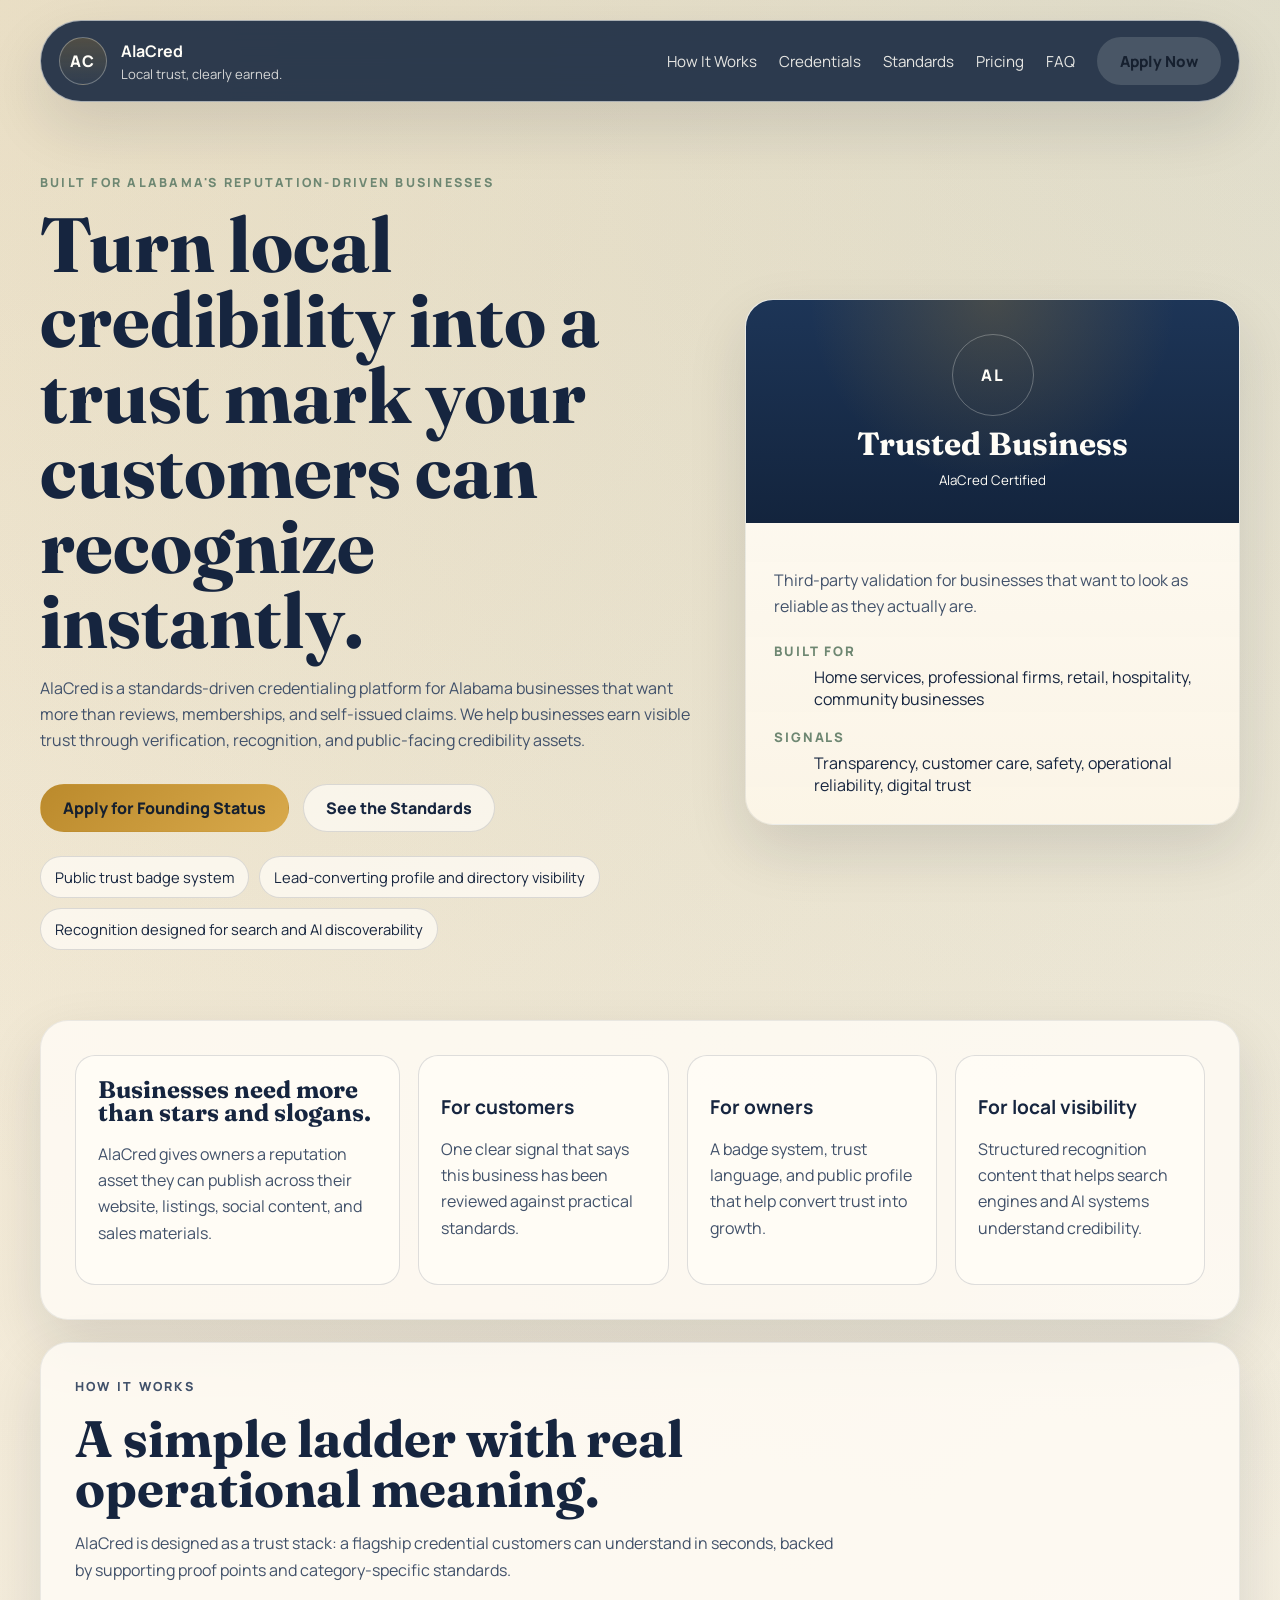
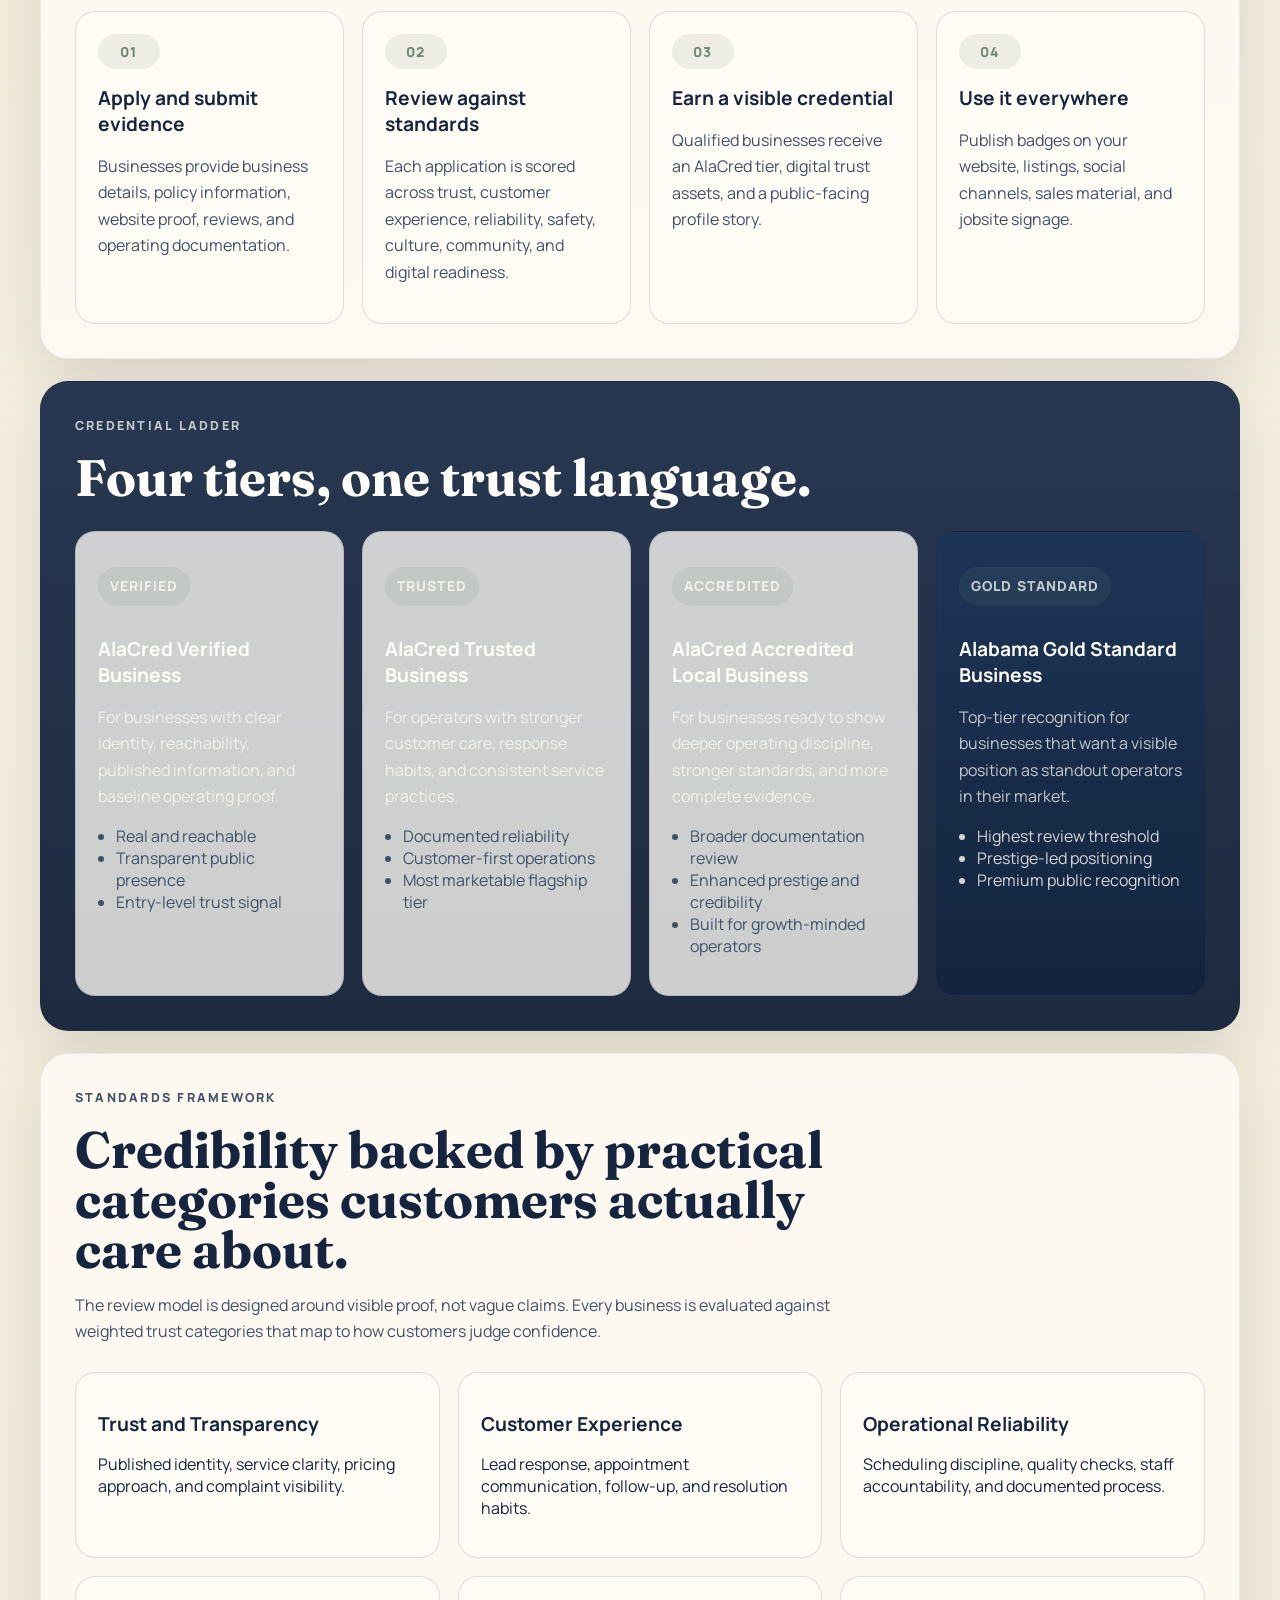
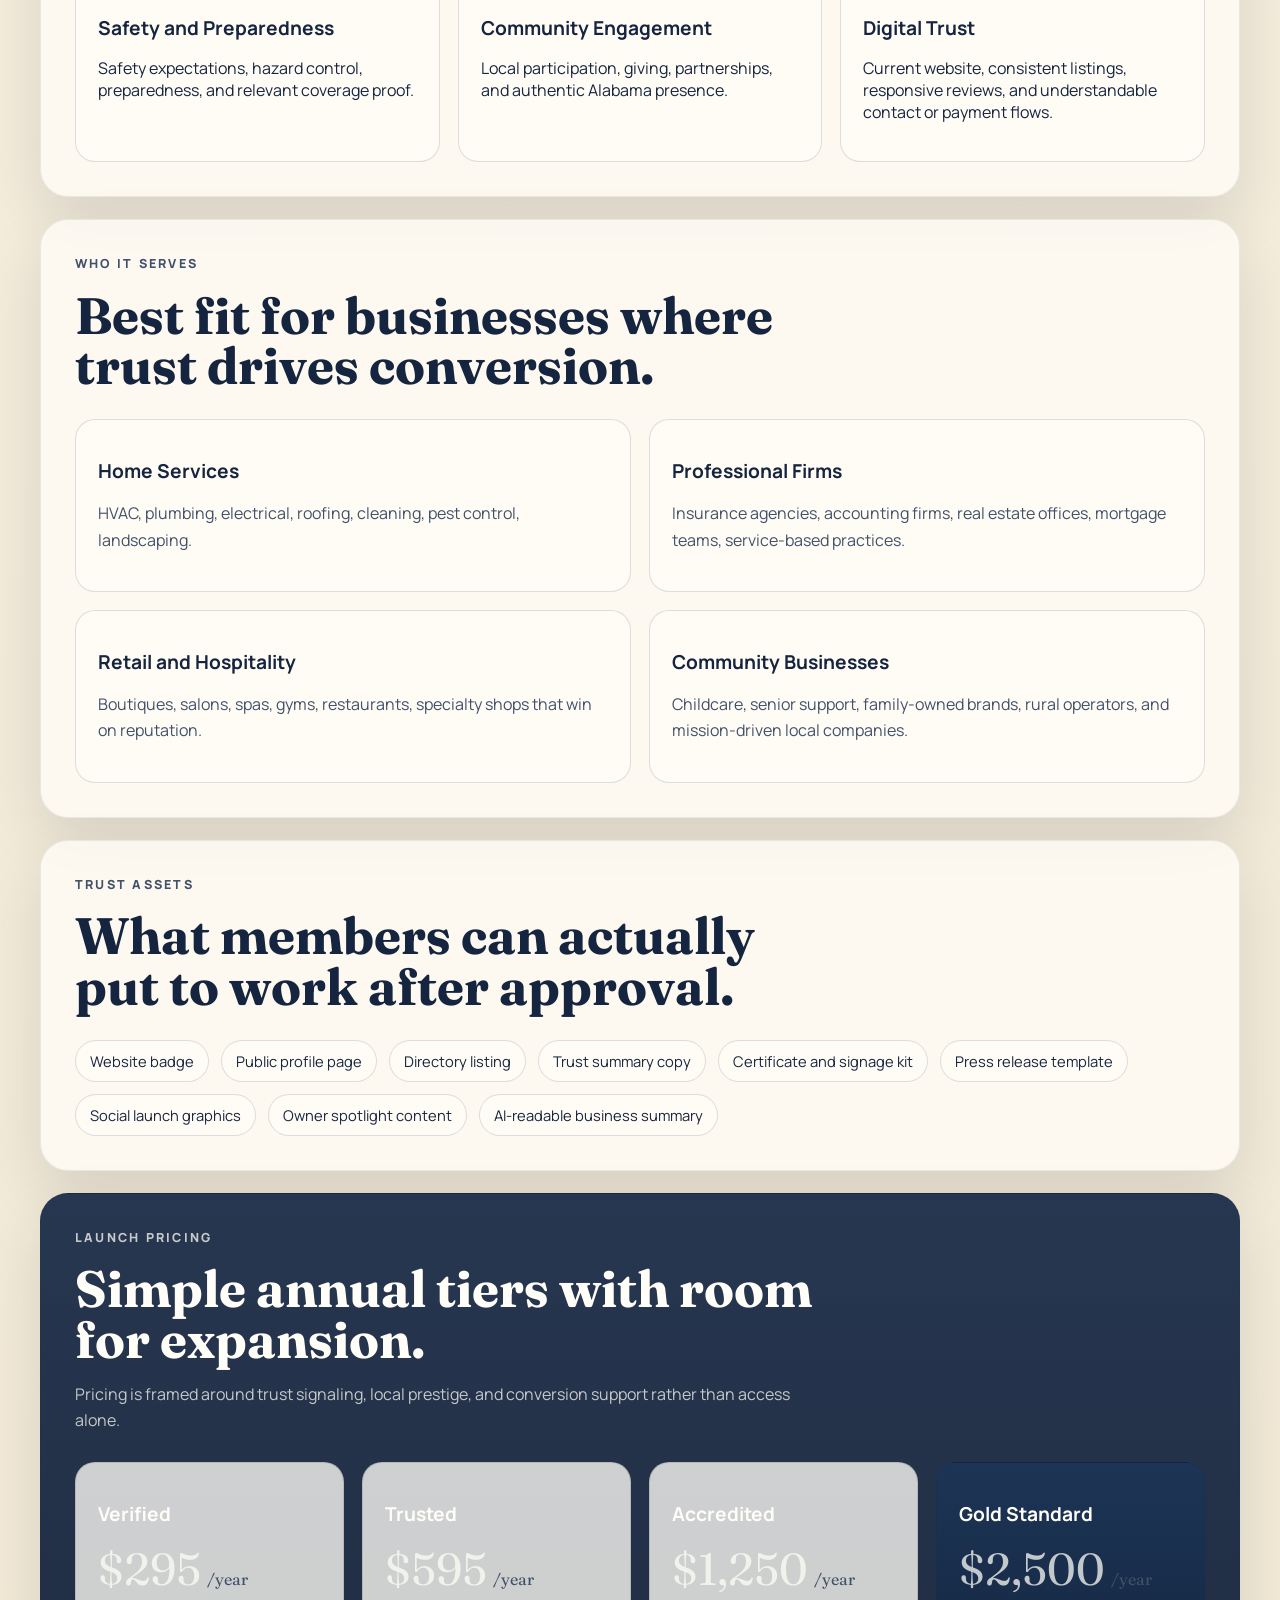
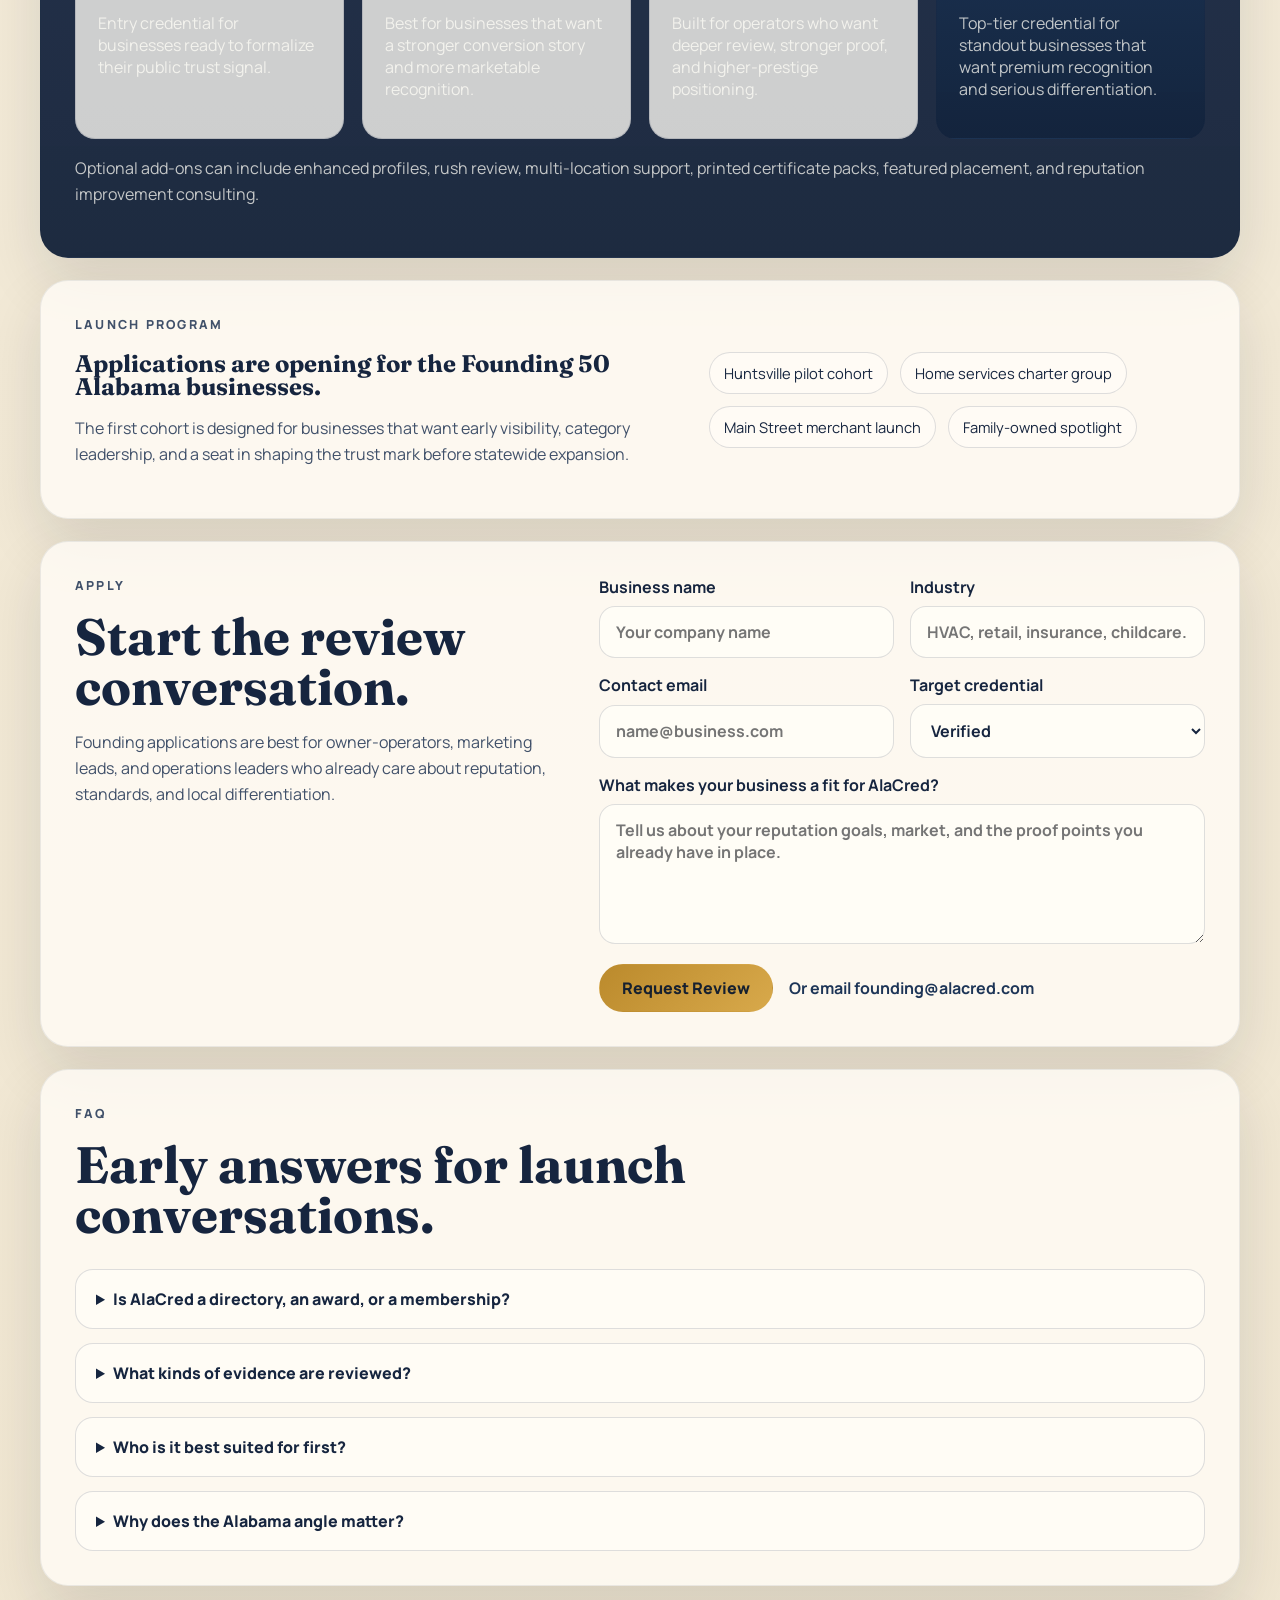
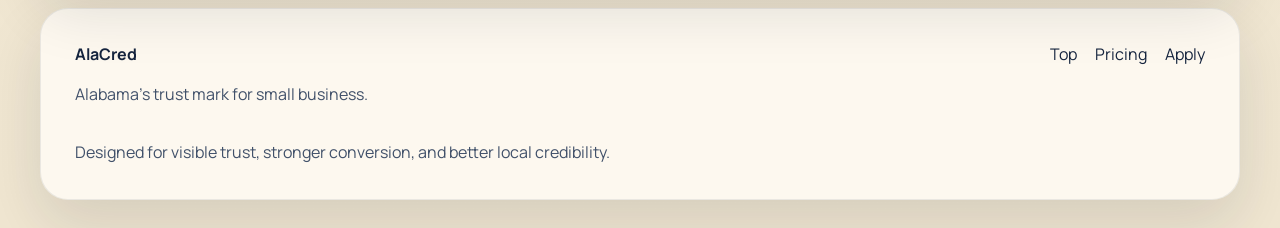
==== index.html @ 47444278 "Add AlaCred landing page" ====
<!DOCTYPE html>
<html lang="en">
  <head>
    <meta charset="UTF-8" />
    <meta name="viewport" content="width=device-width, initial-scale=1.0" />
    <title>AlaCred | Alabama's Trust Mark for Small Business</title>
    <meta
      name="description"
      content="AlaCred helps Alabama businesses earn visible trust through standards-driven credentials, public recognition, and credibility assets customers can actually see."
    />
    <link rel="preconnect" href="https://fonts.googleapis.com" />
    <link rel="preconnect" href="https://fonts.gstatic.com" crossorigin />
    <link
      href="https://fonts.googleapis.com/css2?family=Fraunces:opsz,wght@9..144,600;9..144,700&family=Manrope:wght@400;500;600;700;800&display=swap"
      rel="stylesheet"
    />
    <link rel="stylesheet" href="./styles.css" />
  </head>
  <body>
    <div class="site-shell">
      <header class="topbar">
        <a class="brand" href="#hero" aria-label="AlaCred home">
          <span class="brand__seal">AC</span>
          <span class="brand__wording">
            <strong>AlaCred</strong>
            <span>Local trust, clearly earned.</span>
          </span>
        </a>
        <button class="nav-toggle" type="button" aria-expanded="false" aria-label="Open navigation">
          <span></span>
          <span></span>
        </button>
        <nav class="topnav">
          <a href="#how-it-works">How It Works</a>
          <a href="#credentials">Credentials</a>
          <a href="#standards">Standards</a>
          <a href="#pricing">Pricing</a>
          <a href="#faq">FAQ</a>
          <a class="button button--nav" href="#apply">Apply Now</a>
        </nav>
      </header>

      <main>
        <section class="hero" id="hero">
          <div class="hero__copy reveal">
            <p class="eyebrow">Built for Alabama's reputation-driven businesses</p>
            <h1>Turn local credibility into a trust mark your customers can recognize instantly.</h1>
            <p class="hero__lede">
              AlaCred is a standards-driven credentialing platform for Alabama businesses that want
              more than reviews, memberships, and self-issued claims. We help businesses earn visible
              trust through verification, recognition, and public-facing credibility assets.
            </p>
            <div class="hero__actions">
              <a class="button" href="#apply">Apply for Founding Status</a>
              <a class="button button--ghost" href="#standards">See the Standards</a>
            </div>
            <ul class="hero__signals">
              <li>Public trust badge system</li>
              <li>Lead-converting profile and directory visibility</li>
              <li>Recognition designed for search and AI discoverability</li>
            </ul>
          </div>
          <div class="hero__visual reveal">
            <article class="trust-card">
              <div class="trust-card__seal">
                <span>AL</span>
                <strong>Trusted Business</strong>
                <small>AlaCred Certified</small>
              </div>
              <div class="trust-card__body">
                <p>Third-party validation for businesses that want to look as reliable as they actually are.</p>
                <dl>
                  <div>
                    <dt>Built for</dt>
                    <dd>Home services, professional firms, retail, hospitality, community businesses</dd>
                  </div>
                  <div>
                    <dt>Signals</dt>
                    <dd>Transparency, customer care, safety, operational reliability, digital trust</dd>
                  </div>
                </dl>
              </div>
            </article>
          </div>
        </section>

        <section class="proof-grid reveal">
          <article>
            <h2>Businesses need more than stars and slogans.</h2>
            <p>
              AlaCred gives owners a reputation asset they can publish across their website, listings,
              social content, and sales materials.
            </p>
          </article>
          <article>
            <h3>For customers</h3>
            <p>One clear signal that says this business has been reviewed against practical standards.</p>
          </article>
          <article>
            <h3>For owners</h3>
            <p>A badge system, trust language, and public profile that help convert trust into growth.</p>
          </article>
          <article>
            <h3>For local visibility</h3>
            <p>Structured recognition content that helps search engines and AI systems understand credibility.</p>
          </article>
        </section>

        <section class="section reveal" id="how-it-works">
          <div class="section-heading">
            <p class="eyebrow">How It Works</p>
            <h2>A simple ladder with real operational meaning.</h2>
            <p>
              AlaCred is designed as a trust stack: a flagship credential customers can understand in
              seconds, backed by supporting proof points and category-specific standards.
            </p>
          </div>
          <div class="steps">
            <article class="step-card">
              <span>01</span>
              <h3>Apply and submit evidence</h3>
              <p>Businesses provide business details, policy information, website proof, reviews, and operating documentation.</p>
            </article>
            <article class="step-card">
              <span>02</span>
              <h3>Review against standards</h3>
              <p>Each application is scored across trust, customer experience, reliability, safety, culture, community, and digital readiness.</p>
            </article>
            <article class="step-card">
              <span>03</span>
              <h3>Earn a visible credential</h3>
              <p>Qualified businesses receive an AlaCred tier, digital trust assets, and a public-facing profile story.</p>
            </article>
            <article class="step-card">
              <span>04</span>
              <h3>Use it everywhere</h3>
              <p>Publish badges on your website, listings, social channels, sales material, and jobsite signage.</p>
            </article>
          </div>
        </section>

        <section class="section section--contrast reveal" id="credentials">
          <div class="section-heading">
            <p class="eyebrow">Credential Ladder</p>
            <h2>Four tiers, one trust language.</h2>
          </div>
          <div class="tiers">
            <article class="tier-card">
              <p class="tier-card__level">Verified</p>
              <h3>AlaCred Verified Business</h3>
              <p>For businesses with clear identity, reachability, published information, and baseline operating proof.</p>
              <ul>
                <li>Real and reachable</li>
                <li>Transparent public presence</li>
                <li>Entry-level trust signal</li>
              </ul>
            </article>
            <article class="tier-card">
              <p class="tier-card__level">Trusted</p>
              <h3>AlaCred Trusted Business</h3>
              <p>For operators with stronger customer care, response habits, and consistent service practices.</p>
              <ul>
                <li>Documented reliability</li>
                <li>Customer-first operations</li>
                <li>Most marketable flagship tier</li>
              </ul>
            </article>
            <article class="tier-card">
              <p class="tier-card__level">Accredited</p>
              <h3>AlaCred Accredited Local Business</h3>
              <p>For businesses ready to show deeper operating discipline, stronger standards, and more complete evidence.</p>
              <ul>
                <li>Broader documentation review</li>
                <li>Enhanced prestige and credibility</li>
                <li>Built for growth-minded operators</li>
              </ul>
            </article>
            <article class="tier-card tier-card--featured">
              <p class="tier-card__level">Gold Standard</p>
              <h3>Alabama Gold Standard Business</h3>
              <p>Top-tier recognition for businesses that want a visible position as standout operators in their market.</p>
              <ul>
                <li>Highest review threshold</li>
                <li>Prestige-led positioning</li>
                <li>Premium public recognition</li>
              </ul>
            </article>
          </div>
        </section>

        <section class="section reveal" id="standards">
          <div class="section-heading">
            <p class="eyebrow">Standards Framework</p>
            <h2>Credibility backed by practical categories customers actually care about.</h2>
            <p>
              The review model is designed around visible proof, not vague claims. Every business is
              evaluated against weighted trust categories that map to how customers judge confidence.
            </p>
          </div>
          <div class="standards">
            <article>
              <h3>Trust and Transparency</h3>
              <p>Published identity, service clarity, pricing approach, and complaint visibility.</p>
            </article>
            <article>
              <h3>Customer Experience</h3>
              <p>Lead response, appointment communication, follow-up, and resolution habits.</p>
            </article>
            <article>
              <h3>Operational Reliability</h3>
              <p>Scheduling discipline, quality checks, staff accountability, and documented process.</p>
            </article>
            <article>
              <h3>Safety and Preparedness</h3>
              <p>Safety expectations, hazard control, preparedness, and relevant coverage proof.</p>
            </article>
            <article>
              <h3>Community Engagement</h3>
              <p>Local participation, giving, partnerships, and authentic Alabama presence.</p>
            </article>
            <article>
              <h3>Digital Trust</h3>
              <p>Current website, consistent listings, responsive reviews, and understandable contact or payment flows.</p>
            </article>
          </div>
        </section>

        <section class="section section--grid reveal" id="industries">
          <div class="section-heading">
            <p class="eyebrow">Who It Serves</p>
            <h2>Best fit for businesses where trust drives conversion.</h2>
          </div>
          <div class="industry-layout">
            <article class="industry-card">
              <h3>Home Services</h3>
              <p>HVAC, plumbing, electrical, roofing, cleaning, pest control, landscaping.</p>
            </article>
            <article class="industry-card">
              <h3>Professional Firms</h3>
              <p>Insurance agencies, accounting firms, real estate offices, mortgage teams, service-based practices.</p>
            </article>
            <article class="industry-card">
              <h3>Retail and Hospitality</h3>
              <p>Boutiques, salons, spas, gyms, restaurants, specialty shops that win on reputation.</p>
            </article>
            <article class="industry-card">
              <h3>Community Businesses</h3>
              <p>Childcare, senior support, family-owned brands, rural operators, and mission-driven local companies.</p>
            </article>
          </div>
        </section>

        <section class="section reveal" id="assets">
          <div class="section-heading">
            <p class="eyebrow">Trust Assets</p>
            <h2>What members can actually put to work after approval.</h2>
          </div>
          <div class="asset-board">
            <span>Website badge</span>
            <span>Public profile page</span>
            <span>Directory listing</span>
            <span>Trust summary copy</span>
            <span>Certificate and signage kit</span>
            <span>Press release template</span>
            <span>Social launch graphics</span>
            <span>Owner spotlight content</span>
            <span>AI-readable business summary</span>
          </div>
        </section>

        <section class="section section--contrast reveal" id="pricing">
          <div class="section-heading">
            <p class="eyebrow">Launch Pricing</p>
            <h2>Simple annual tiers with room for expansion.</h2>
            <p>Pricing is framed around trust signaling, local prestige, and conversion support rather than access alone.</p>
          </div>
          <div class="pricing-grid">
            <article class="price-card">
              <h3>Verified</h3>
              <p class="price">$295<span>/year</span></p>
              <p>Entry credential for businesses ready to formalize their public trust signal.</p>
            </article>
            <article class="price-card">
              <h3>Trusted</h3>
              <p class="price">$595<span>/year</span></p>
              <p>Best for businesses that want a stronger conversion story and more marketable recognition.</p>
            </article>
            <article class="price-card">
              <h3>Accredited</h3>
              <p class="price">$1,250<span>/year</span></p>
              <p>Built for operators who want deeper review, stronger proof, and higher-prestige positioning.</p>
            </article>
            <article class="price-card price-card--accent">
              <h3>Gold Standard</h3>
              <p class="price">$2,500<span>/year</span></p>
              <p>Top-tier credential for standout businesses that want premium recognition and serious differentiation.</p>
            </article>
          </div>
          <p class="pricing-note">
            Optional add-ons can include enhanced profiles, rush review, multi-location support, printed certificate packs,
            featured placement, and reputation improvement consulting.
          </p>
        </section>

        <section class="section reveal" id="founding">
          <div class="launch-banner">
            <div>
              <p class="eyebrow">Launch Program</p>
              <h2>Applications are opening for the Founding 50 Alabama businesses.</h2>
              <p>
                The first cohort is designed for businesses that want early visibility, category leadership,
                and a seat in shaping the trust mark before statewide expansion.
              </p>
            </div>
            <div class="launch-banner__tags">
              <span>Huntsville pilot cohort</span>
              <span>Home services charter group</span>
              <span>Main Street merchant launch</span>
              <span>Family-owned spotlight</span>
            </div>
          </div>
        </section>

        <section class="section section--split reveal" id="apply">
          <div class="section-heading">
            <p class="eyebrow">Apply</p>
            <h2>Start the review conversation.</h2>
            <p>
              Founding applications are best for owner-operators, marketing leads, and operations leaders who
              already care about reputation, standards, and local differentiation.
            </p>
          </div>
          <form class="apply-form">
            <label>
              Business name
              <input type="text" name="business_name" placeholder="Your company name" />
            </label>
            <label>
              Industry
              <input type="text" name="industry" placeholder="HVAC, retail, insurance, childcare..." />
            </label>
            <label>
              Contact email
              <input type="email" name="email" placeholder="name@business.com" />
            </label>
            <label>
              Target credential
              <select name="tier">
                <option>Verified</option>
                <option>Trusted</option>
                <option>Accredited</option>
                <option>Gold Standard</option>
              </select>
            </label>
            <label class="apply-form__full">
              What makes your business a fit for AlaCred?
              <textarea
                name="message"
                rows="5"
                placeholder="Tell us about your reputation goals, market, and the proof points you already have in place."
              ></textarea>
            </label>
            <div class="apply-form__actions">
              <button class="button" type="submit">Request Review</button>
              <a class="text-link" href="mailto:founding@alacred.com?subject=AlaCred%20Founding%20Application">
                Or email founding@alacred.com
              </a>
            </div>
          </form>
        </section>

        <section class="section reveal" id="faq">
          <div class="section-heading">
            <p class="eyebrow">FAQ</p>
            <h2>Early answers for launch conversations.</h2>
          </div>
          <div class="faq-list">
            <details>
              <summary>Is AlaCred a directory, an award, or a membership?</summary>
              <p>It is best understood as a standards-driven trust credential with public recognition and business visibility benefits layered on top.</p>
            </details>
            <details>
              <summary>What kinds of evidence are reviewed?</summary>
              <p>Evidence may include website screenshots, policy documents, contracts, reviews, training records, safety material, and operational proof.</p>
            </details>
            <details>
              <summary>Who is it best suited for first?</summary>
              <p>Reputation-sensitive local businesses where trust meaningfully affects conversion, including service businesses, professional firms, hospitality, and community-facing operators.</p>
            </details>
            <details>
              <summary>Why does the Alabama angle matter?</summary>
              <p>Local identity creates stronger affinity, better relevance, and a trust story national programs struggle to match.</p>
            </details>
          </div>
        </section>
      </main>

      <footer class="footer">
        <div>
          <strong>AlaCred</strong>
          <p>Alabama's trust mark for small business.</p>
        </div>
        <div>
          <a href="#hero">Top</a>
          <a href="#pricing">Pricing</a>
          <a href="#apply">Apply</a>
        </div>
        <p class="footer__meta">Designed for visible trust, stronger conversion, and better local credibility.</p>
      </footer>
    </div>

    <div class="toast" aria-live="polite" aria-atomic="true"></div>
    <script src="./main.js"></script>
  </body>
</html>
---- styles.css ----
:root {
  --bg: #f5efdf;
  --paper: #fbf7ec;
  --ink: #16253f;
  --ink-soft: #41516a;
  --line: rgba(22, 37, 63, 0.14);
  --navy: #1d3557;
  --navy-deep: #13243d;
  --brass: #bb8a2c;
  --sage: #6e8772;
  --white: #fffdf7;
  --shadow: 0 24px 60px rgba(16, 27, 42, 0.12);
  --radius-lg: 28px;
  --radius-md: 20px;
  --radius-sm: 14px;
}

*,
*::before,
*::after {
  box-sizing: border-box;
}

html {
  scroll-behavior: smooth;
}

body {
  margin: 0;
  font-family: "Manrope", sans-serif;
  color: var(--ink);
  background:
    radial-gradient(circle at top left, rgba(187, 138, 44, 0.16), transparent 30%),
    radial-gradient(circle at top right, rgba(110, 135, 114, 0.16), transparent 26%),
    linear-gradient(180deg, #f8f3e7 0%, #f0e6d1 100%);
}

a {
  color: inherit;
  text-decoration: none;
}

button,
input,
select,
textarea {
  font: inherit;
}

.site-shell {
  width: min(1200px, calc(100% - 32px));
  margin: 20px auto 28px;
}

.topbar {
  position: sticky;
  top: 16px;
  z-index: 20;
  display: flex;
  align-items: center;
  justify-content: space-between;
  gap: 20px;
  padding: 16px 18px;
  border: 1px solid rgba(255, 253, 247, 0.6);
  border-radius: 999px;
  background: rgba(19, 36, 61, 0.88);
  backdrop-filter: blur(18px);
  box-shadow: var(--shadow);
}

.brand {
  display: inline-flex;
  align-items: center;
  gap: 14px;
  color: var(--white);
}

.brand__seal {
  display: grid;
  place-items: center;
  width: 48px;
  height: 48px;
  border: 1px solid rgba(255, 253, 247, 0.3);
  border-radius: 50%;
  background: linear-gradient(180deg, rgba(187, 138, 44, 0.25), rgba(255, 253, 247, 0.02));
  font-weight: 800;
  letter-spacing: 0.08em;
}

.brand__wording {
  display: flex;
  flex-direction: column;
  gap: 3px;
  font-size: 0.82rem;
  color: rgba(255, 253, 247, 0.8);
}

.brand__wording strong {
  font-size: 1rem;
  color: var(--white);
}

.topnav {
  display: flex;
  align-items: center;
  gap: 22px;
  color: rgba(255, 253, 247, 0.88);
}

.topnav a {
  font-size: 0.95rem;
}

.nav-toggle {
  display: none;
  width: 48px;
  height: 48px;
  border: 0;
  border-radius: 50%;
  background: rgba(255, 255, 255, 0.08);
  padding: 0;
}

.nav-toggle span {
  display: block;
  width: 18px;
  height: 2px;
  margin: 5px auto;
  background: var(--white);
}

.button,
.button--ghost,
.button--nav {
  display: inline-flex;
  align-items: center;
  justify-content: center;
  min-height: 48px;
  padding: 0 22px;
  border-radius: 999px;
  border: 1px solid transparent;
  transition: transform 180ms ease, background-color 180ms ease, color 180ms ease, border-color 180ms ease;
}

.button {
  background: linear-gradient(135deg, var(--brass), #d8a94b);
  color: #16202f;
  font-weight: 800;
}

.button:hover,
.button--ghost:hover,
.button--nav:hover {
  transform: translateY(-1px);
}

.button--ghost {
  border-color: var(--line);
  background: rgba(255, 253, 247, 0.7);
  color: var(--ink);
}

.button--nav {
  background: rgba(255, 253, 247, 0.14);
}

.hero {
  display: grid;
  grid-template-columns: 1.15fr 0.85fr;
  gap: 36px;
  padding: 72px 0 48px;
  align-items: center;
}

.eyebrow {
  margin: 0 0 16px;
  color: var(--sage);
  text-transform: uppercase;
  letter-spacing: 0.18em;
  font-size: 0.78rem;
  font-weight: 800;
}

.hero h1,
.section-heading h2,
.proof-grid h2,
.launch-banner h2 {
  margin: 0;
  font-family: "Fraunces", serif;
  line-height: 0.98;
}

.hero h1 {
  font-size: clamp(3rem, 6vw, 5.8rem);
  max-width: 12ch;
}

.hero__lede,
.section-heading p,
.proof-grid p,
.tier-card p,
.industry-card p,
.step-card p,
.trust-card p,
.pricing-note,
.launch-banner p,
.faq-list p,
.footer p {
  color: var(--ink-soft);
  line-height: 1.65;
}

.hero__actions {
  display: flex;
  flex-wrap: wrap;
  gap: 14px;
  margin: 30px 0 24px;
}

.hero__signals {
  display: flex;
  flex-wrap: wrap;
  gap: 10px;
  padding: 0;
  margin: 0;
  list-style: none;
}

.hero__signals li,
.launch-banner__tags span,
.asset-board span {
  padding: 10px 14px;
  border: 1px solid var(--line);
  border-radius: 999px;
  background: rgba(255, 253, 247, 0.72);
  font-size: 0.92rem;
}

.trust-card {
  overflow: hidden;
  border: 1px solid rgba(22, 37, 63, 0.08);
  border-radius: var(--radius-lg);
  background: linear-gradient(180deg, rgba(255, 253, 247, 0.95), rgba(252, 246, 232, 0.92));
  box-shadow: var(--shadow);
}

.trust-card__seal {
  display: grid;
  gap: 8px;
  padding: 34px 28px;
  background:
    radial-gradient(circle at top, rgba(187, 138, 44, 0.26), transparent 55%),
    linear-gradient(180deg, var(--navy), var(--navy-deep));
  color: var(--white);
  text-align: center;
}

.trust-card__seal span {
  justify-self: center;
  width: 82px;
  height: 82px;
  border: 1px solid rgba(255, 253, 247, 0.28);
  border-radius: 50%;
  display: grid;
  place-items: center;
  font-weight: 800;
  letter-spacing: 0.12em;
}

.trust-card__seal strong {
  font-family: "Fraunces", serif;
  font-size: 2rem;
}

.trust-card__body {
  padding: 28px;
}

.trust-card dl {
  display: grid;
  gap: 18px;
  margin: 22px 0 0;
}

.trust-card dt {
  font-size: 0.82rem;
  letter-spacing: 0.14em;
  text-transform: uppercase;
  color: var(--sage);
  margin-bottom: 6px;
  font-weight: 800;
}

.proof-grid,
.section,
.footer {
  margin-top: 22px;
  padding: 34px;
  border: 1px solid rgba(22, 37, 63, 0.08);
  border-radius: var(--radius-lg);
  background: rgba(255, 252, 246, 0.82);
  box-shadow: var(--shadow);
}

.proof-grid {
  display: grid;
  grid-template-columns: 1.3fr 1fr 1fr 1fr;
  gap: 18px;
}

.proof-grid article,
.step-card,
.tier-card,
.industry-card,
.price-card,
.standards article {
  padding: 22px;
  border: 1px solid var(--line);
  border-radius: var(--radius-md);
  background: rgba(255, 253, 247, 0.78);
}

.section-heading {
  max-width: 760px;
}

.section-heading h2 {
  font-size: clamp(2.1rem, 4vw, 4rem);
  margin-bottom: 14px;
}

.steps,
.tiers,
.pricing-grid {
  display: grid;
  gap: 18px;
  margin-top: 28px;
}

.steps {
  grid-template-columns: repeat(4, minmax(0, 1fr));
}

.step-card span,
.tier-card__level {
  display: inline-flex;
  align-items: center;
  justify-content: center;
  min-width: 62px;
  padding: 8px 12px;
  border-radius: 999px;
  background: rgba(110, 135, 114, 0.12);
  color: var(--sage);
  font-weight: 800;
  font-size: 0.86rem;
  letter-spacing: 0.08em;
  text-transform: uppercase;
}

.tiers {
  grid-template-columns: repeat(4, minmax(0, 1fr));
}

.tier-card h3,
.step-card h3,
.industry-card h3,
.price-card h3,
.standards h3,
.proof-grid h3 {
  margin: 16px 0 10px;
  font-size: 1.2rem;
}

.tier-card ul {
  padding-left: 18px;
  color: var(--ink-soft);
}

.tier-card--featured,
.price-card--accent {
  background: linear-gradient(180deg, rgba(29, 53, 87, 0.95), rgba(19, 36, 61, 0.96));
  color: var(--white);
}

.tier-card--featured p,
.price-card--accent p,
.price-card--accent span,
.tier-card--featured ul {
  color: rgba(255, 253, 247, 0.82);
}

.section--contrast {
  background: linear-gradient(180deg, rgba(28, 45, 73, 0.95), rgba(20, 34, 57, 0.96));
  color: var(--white);
}

.section--contrast .section-heading p,
.section--contrast .section-heading .eyebrow,
.section--contrast .pricing-note,
.section--contrast .tier-card p,
.section--contrast .price-card p {
  color: rgba(255, 253, 247, 0.74);
}

.standards {
  display: grid;
  grid-template-columns: repeat(3, minmax(0, 1fr));
  gap: 18px;
  margin-top: 28px;
}

.section--grid .industry-layout {
  display: grid;
  grid-template-columns: repeat(2, minmax(0, 1fr));
  gap: 18px;
  margin-top: 28px;
}

.asset-board {
  display: flex;
  flex-wrap: wrap;
  gap: 12px;
  margin-top: 28px;
}

.pricing-grid {
  grid-template-columns: repeat(4, minmax(0, 1fr));
}

.price {
  margin: 14px 0 10px;
  font-family: "Fraunces", serif;
  font-size: 2.8rem;
}

.price span {
  font-size: 1rem;
  margin-left: 6px;
  color: var(--ink-soft);
}

.launch-banner {
  display: grid;
  grid-template-columns: 1.1fr 0.9fr;
  gap: 28px;
  align-items: center;
}

.launch-banner__tags {
  display: flex;
  flex-wrap: wrap;
  gap: 12px;
}

.section--split {
  display: grid;
  grid-template-columns: 0.9fr 1.1fr;
  gap: 28px;
}

.apply-form {
  display: grid;
  grid-template-columns: repeat(2, minmax(0, 1fr));
  gap: 16px;
}

.apply-form label {
  display: grid;
  gap: 8px;
  font-weight: 700;
}

.apply-form input,
.apply-form select,
.apply-form textarea {
  width: 100%;
  border: 1px solid var(--line);
  border-radius: 16px;
  padding: 14px 16px;
  background: rgba(255, 253, 247, 0.92);
  color: var(--ink);
}

.apply-form__full,
.apply-form__actions {
  grid-column: 1 / -1;
}

.apply-form__actions {
  display: flex;
  flex-wrap: wrap;
  align-items: center;
  gap: 16px;
  margin-top: 4px;
}

.text-link {
  color: var(--navy);
  font-weight: 700;
}

.faq-list {
  display: grid;
  gap: 14px;
  margin-top: 28px;
}

.faq-list details {
  padding: 18px 20px;
  border: 1px solid var(--line);
  border-radius: 18px;
  background: rgba(255, 253, 247, 0.82);
}

.faq-list summary {
  cursor: pointer;
  font-weight: 800;
}

.footer {
  display: grid;
  grid-template-columns: 1fr auto;
  gap: 16px 24px;
  align-items: start;
}

.footer > div:nth-child(2) {
  display: flex;
  gap: 18px;
  flex-wrap: wrap;
}

.footer__meta {
  grid-column: 1 / -1;
  margin: 0;
}

.toast {
  position: fixed;
  right: 24px;
  bottom: 24px;
  padding: 14px 18px;
  border-radius: 16px;
  background: rgba(19, 36, 61, 0.96);
  color: var(--white);
  box-shadow: var(--shadow);
  opacity: 0;
  pointer-events: none;
  transform: translateY(10px);
  transition: opacity 180ms ease, transform 180ms ease;
}

.toast.is-visible {
  opacity: 1;
  transform: translateY(0);
}

.reveal {
  opacity: 0;
  transform: translateY(18px);
  transition: opacity 600ms ease, transform 600ms ease;
}

.reveal.is-visible {
  opacity: 1;
  transform: translateY(0);
}

@media (max-width: 1080px) {
  .hero,
  .proof-grid,
  .steps,
  .tiers,
  .standards,
  .pricing-grid,
  .launch-banner,
  .section--split,
  .section--grid .industry-layout {
    grid-template-columns: repeat(2, minmax(0, 1fr));
  }

  .proof-grid article:first-child,
  .section-heading,
  .launch-banner > div:first-child {
    grid-column: 1 / -1;
  }
}

@media (max-width: 760px) {
  .site-shell {
    width: min(100% - 18px, 100%);
    margin: 10px auto 18px;
  }

  .topbar {
    top: 10px;
    border-radius: 28px;
    align-items: flex-start;
    flex-wrap: wrap;
  }

  .nav-toggle {
    display: block;
  }

  .topnav {
    display: none;
    width: 100%;
    flex-direction: column;
    align-items: flex-start;
    gap: 14px;
    padding-top: 8px;
  }

  .topnav.is-open {
    display: flex;
  }

  .hero,
  .proof-grid,
  .steps,
  .tiers,
  .standards,
  .pricing-grid,
  .launch-banner,
  .section--split,
  .section--grid .industry-layout,
  .apply-form,
  .footer {
    grid-template-columns: 1fr;
  }

  .proof-grid,
  .section,
  .footer {
    padding: 24px;
  }

  .hero {
    padding-top: 34px;
  }

  .hero h1 {
    max-width: 100%;
  }
}
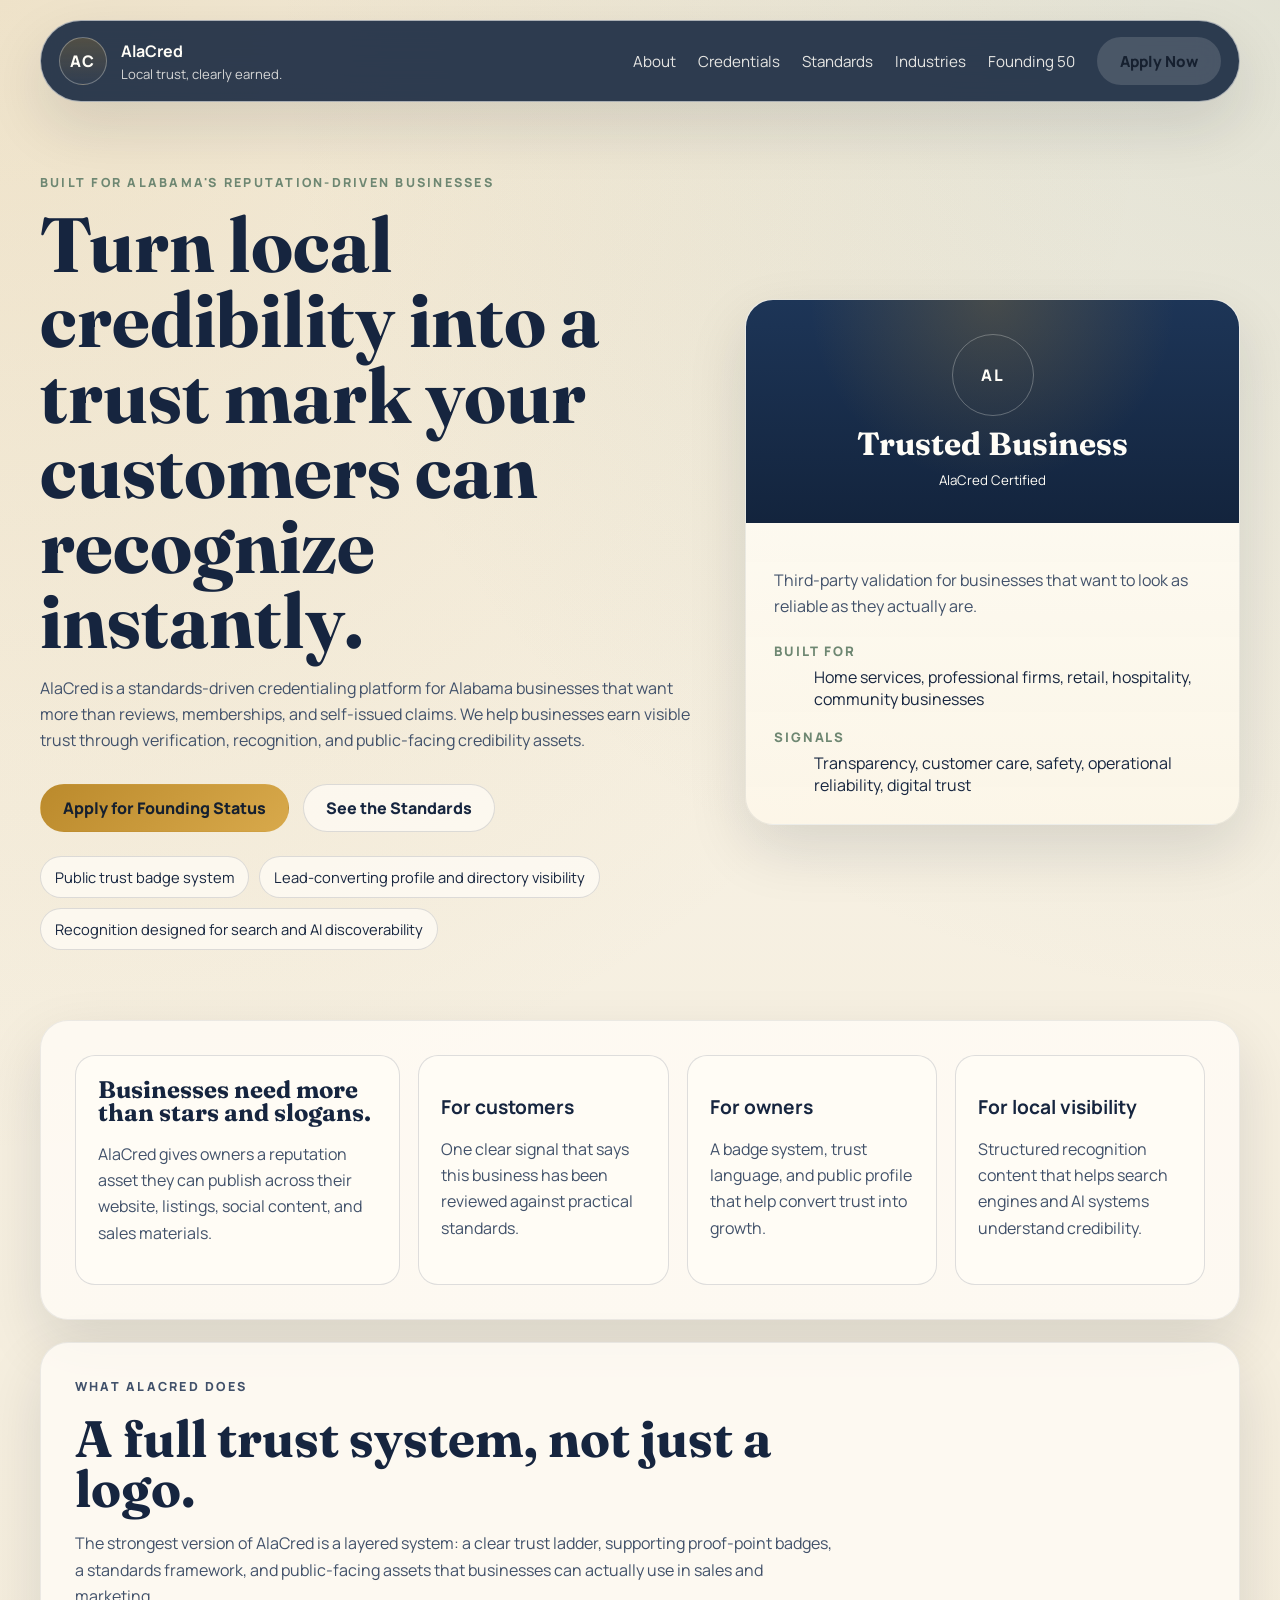
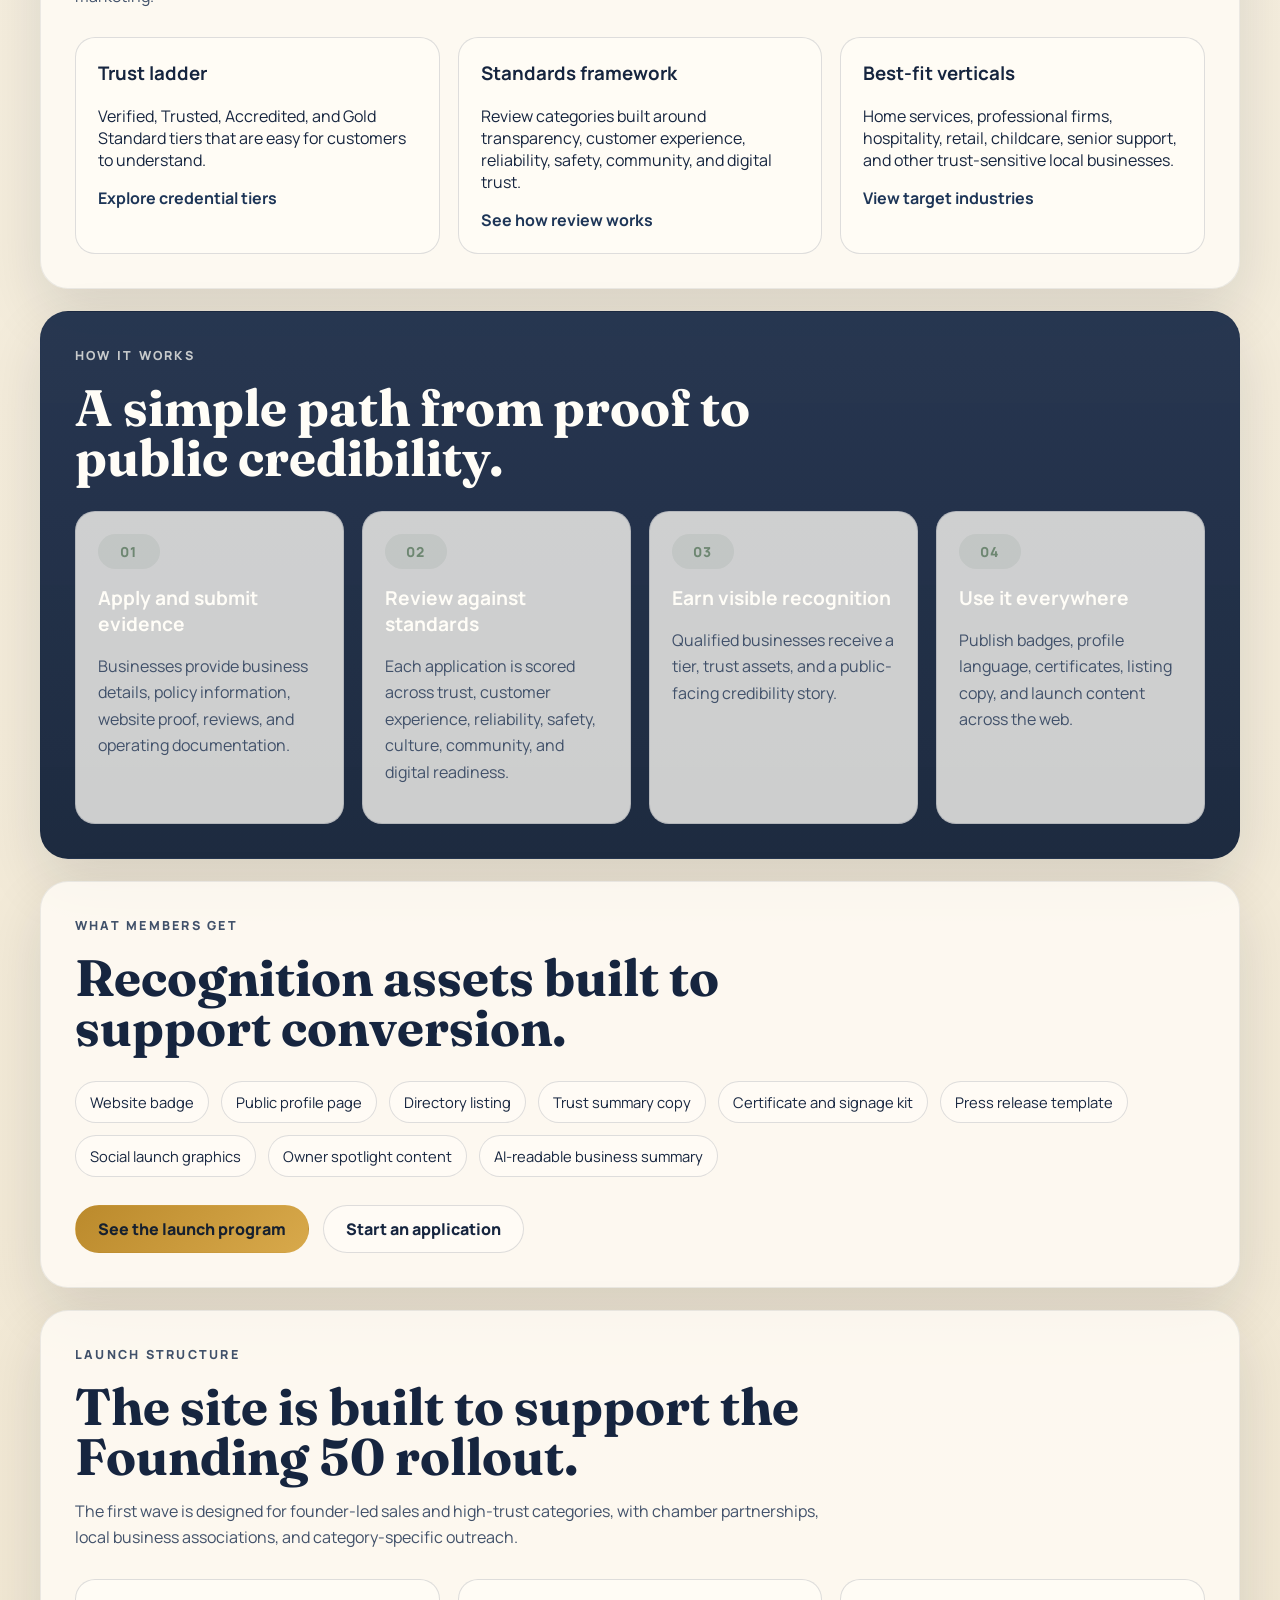
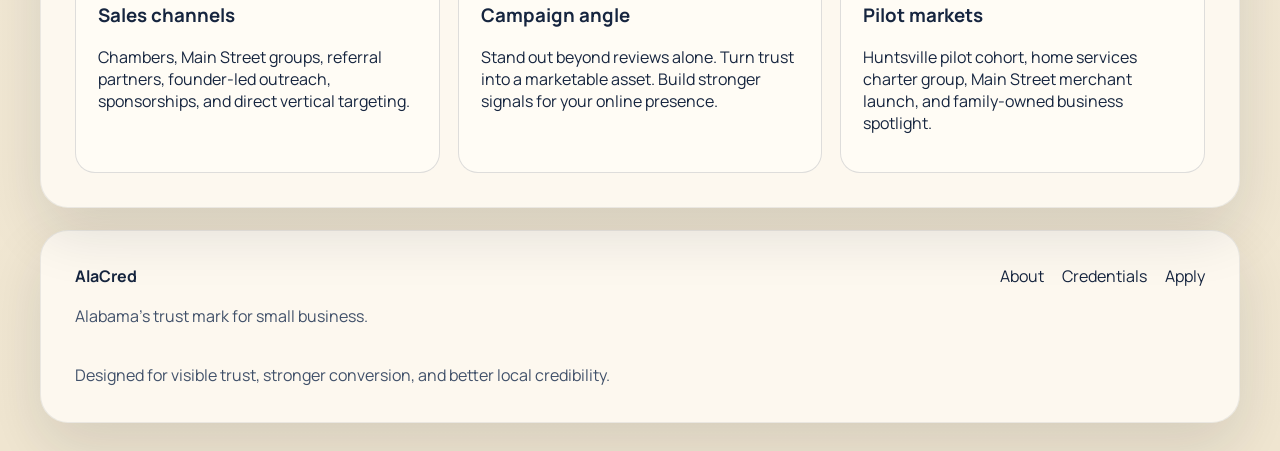
==== commit 74feb804: "Expand AlaCred into a multipage website" ====
--- a/index.html
+++ b/index.html
@@ -16,10 +16,10 @@
     />
     <link rel="stylesheet" href="./styles.css" />
   </head>
-  <body>
+  <body data-page="home">
     <div class="site-shell">
       <header class="topbar">
-        <a class="brand" href="#hero" aria-label="AlaCred home">
+        <a class="brand" href="./index.html" aria-label="AlaCred home">
           <span class="brand__seal">AC</span>
           <span class="brand__wording">
             <strong>AlaCred</strong>
@@ -31,17 +31,17 @@
           <span></span>
         </button>
         <nav class="topnav">
-          <a href="#how-it-works">How It Works</a>
-          <a href="#credentials">Credentials</a>
-          <a href="#standards">Standards</a>
-          <a href="#pricing">Pricing</a>
-          <a href="#faq">FAQ</a>
-          <a class="button button--nav" href="#apply">Apply Now</a>
+          <a href="./about.html">About</a>
+          <a href="./credentials.html">Credentials</a>
+          <a href="./standards.html">Standards</a>
+          <a href="./industries.html">Industries</a>
+          <a href="./founding-50.html">Founding 50</a>
+          <a class="button button--nav" href="./apply.html">Apply Now</a>
         </nav>
       </header>
 
       <main>
-        <section class="hero" id="hero">
+        <section class="hero hero--home" id="hero">
           <div class="hero__copy reveal">
             <p class="eyebrow">Built for Alabama's reputation-driven businesses</p>
             <h1>Turn local credibility into a trust mark your customers can recognize instantly.</h1>
@@ -51,8 +51,8 @@
               trust through verification, recognition, and public-facing credibility assets.
             </p>
             <div class="hero__actions">
-              <a class="button" href="#apply">Apply for Founding Status</a>
-              <a class="button button--ghost" href="#standards">See the Standards</a>
+              <a class="button" href="./apply.html">Apply for Founding Status</a>
+              <a class="button button--ghost" href="./standards.html">See the Standards</a>
             </div>
             <ul class="hero__signals">
               <li>Public trust badge system</li>
@@ -106,14 +106,39 @@
           </article>
         </section>
 
-        <section class="section reveal" id="how-it-works">
+        <section class="section reveal">
+          <div class="section-heading">
+            <p class="eyebrow">What AlaCred Does</p>
+            <h2>A full trust system, not just a logo.</h2>
+            <p>
+              The strongest version of AlaCred is a layered system: a clear trust ladder, supporting
+              proof-point badges, a standards framework, and public-facing assets that businesses can
+              actually use in sales and marketing.
+            </p>
+          </div>
+          <div class="feature-split">
+            <article class="feature-panel">
+              <h3>Trust ladder</h3>
+              <p>Verified, Trusted, Accredited, and Gold Standard tiers that are easy for customers to understand.</p>
+              <a class="text-link" href="./credentials.html">Explore credential tiers</a>
+            </article>
+            <article class="feature-panel">
+              <h3>Standards framework</h3>
+              <p>Review categories built around transparency, customer experience, reliability, safety, community, and digital trust.</p>
+              <a class="text-link" href="./standards.html">See how review works</a>
+            </article>
+            <article class="feature-panel">
+              <h3>Best-fit verticals</h3>
+              <p>Home services, professional firms, hospitality, retail, childcare, senior support, and other trust-sensitive local businesses.</p>
+              <a class="text-link" href="./industries.html">View target industries</a>
+            </article>
+          </div>
+        </section>
+
+        <section class="section section--contrast reveal">
           <div class="section-heading">
             <p class="eyebrow">How It Works</p>
-            <h2>A simple ladder with real operational meaning.</h2>
-            <p>
-              AlaCred is designed as a trust stack: a flagship credential customers can understand in
-              seconds, backed by supporting proof points and category-specific standards.
-            </p>
+            <h2>A simple path from proof to public credibility.</h2>
           </div>
           <div class="steps">
             <article class="step-card">
@@ -128,132 +153,21 @@
             </article>
             <article class="step-card">
               <span>03</span>
-              <h3>Earn a visible credential</h3>
-              <p>Qualified businesses receive an AlaCred tier, digital trust assets, and a public-facing profile story.</p>
+              <h3>Earn visible recognition</h3>
+              <p>Qualified businesses receive a tier, trust assets, and a public-facing credibility story.</p>
             </article>
             <article class="step-card">
               <span>04</span>
               <h3>Use it everywhere</h3>
-              <p>Publish badges on your website, listings, social channels, sales material, and jobsite signage.</p>
-            </article>
-          </div>
-        </section>
-
-        <section class="section section--contrast reveal" id="credentials">
-          <div class="section-heading">
-            <p class="eyebrow">Credential Ladder</p>
-            <h2>Four tiers, one trust language.</h2>
-          </div>
-          <div class="tiers">
-            <article class="tier-card">
-              <p class="tier-card__level">Verified</p>
-              <h3>AlaCred Verified Business</h3>
-              <p>For businesses with clear identity, reachability, published information, and baseline operating proof.</p>
-              <ul>
-                <li>Real and reachable</li>
-                <li>Transparent public presence</li>
-                <li>Entry-level trust signal</li>
-              </ul>
-            </article>
-            <article class="tier-card">
-              <p class="tier-card__level">Trusted</p>
-              <h3>AlaCred Trusted Business</h3>
-              <p>For operators with stronger customer care, response habits, and consistent service practices.</p>
-              <ul>
-                <li>Documented reliability</li>
-                <li>Customer-first operations</li>
-                <li>Most marketable flagship tier</li>
-              </ul>
-            </article>
-            <article class="tier-card">
-              <p class="tier-card__level">Accredited</p>
-              <h3>AlaCred Accredited Local Business</h3>
-              <p>For businesses ready to show deeper operating discipline, stronger standards, and more complete evidence.</p>
-              <ul>
-                <li>Broader documentation review</li>
-                <li>Enhanced prestige and credibility</li>
-                <li>Built for growth-minded operators</li>
-              </ul>
-            </article>
-            <article class="tier-card tier-card--featured">
-              <p class="tier-card__level">Gold Standard</p>
-              <h3>Alabama Gold Standard Business</h3>
-              <p>Top-tier recognition for businesses that want a visible position as standout operators in their market.</p>
-              <ul>
-                <li>Highest review threshold</li>
-                <li>Prestige-led positioning</li>
-                <li>Premium public recognition</li>
-              </ul>
-            </article>
-          </div>
-        </section>
-
-        <section class="section reveal" id="standards">
-          <div class="section-heading">
-            <p class="eyebrow">Standards Framework</p>
-            <h2>Credibility backed by practical categories customers actually care about.</h2>
-            <p>
-              The review model is designed around visible proof, not vague claims. Every business is
-              evaluated against weighted trust categories that map to how customers judge confidence.
-            </p>
-          </div>
-          <div class="standards">
-            <article>
-              <h3>Trust and Transparency</h3>
-              <p>Published identity, service clarity, pricing approach, and complaint visibility.</p>
-            </article>
-            <article>
-              <h3>Customer Experience</h3>
-              <p>Lead response, appointment communication, follow-up, and resolution habits.</p>
-            </article>
-            <article>
-              <h3>Operational Reliability</h3>
-              <p>Scheduling discipline, quality checks, staff accountability, and documented process.</p>
-            </article>
-            <article>
-              <h3>Safety and Preparedness</h3>
-              <p>Safety expectations, hazard control, preparedness, and relevant coverage proof.</p>
-            </article>
-            <article>
-              <h3>Community Engagement</h3>
-              <p>Local participation, giving, partnerships, and authentic Alabama presence.</p>
-            </article>
-            <article>
-              <h3>Digital Trust</h3>
-              <p>Current website, consistent listings, responsive reviews, and understandable contact or payment flows.</p>
-            </article>
-          </div>
-        </section>
-
-        <section class="section section--grid reveal" id="industries">
-          <div class="section-heading">
-            <p class="eyebrow">Who It Serves</p>
-            <h2>Best fit for businesses where trust drives conversion.</h2>
-          </div>
-          <div class="industry-layout">
-            <article class="industry-card">
-              <h3>Home Services</h3>
-              <p>HVAC, plumbing, electrical, roofing, cleaning, pest control, landscaping.</p>
-            </article>
-            <article class="industry-card">
-              <h3>Professional Firms</h3>
-              <p>Insurance agencies, accounting firms, real estate offices, mortgage teams, service-based practices.</p>
-            </article>
-            <article class="industry-card">
-              <h3>Retail and Hospitality</h3>
-              <p>Boutiques, salons, spas, gyms, restaurants, specialty shops that win on reputation.</p>
-            </article>
-            <article class="industry-card">
-              <h3>Community Businesses</h3>
-              <p>Childcare, senior support, family-owned brands, rural operators, and mission-driven local companies.</p>
-            </article>
-          </div>
-        </section>
-
-        <section class="section reveal" id="assets">
-          <div class="section-heading">
-            <p class="eyebrow">Trust Assets</p>
-            <h2>What members can actually put to work after approval.</h2>
+              <p>Publish badges, profile language, certificates, listing copy, and launch content across the web.</p>
+            </article>
+          </div>
+        </section>
+
+        <section class="section section--grid reveal">
+          <div class="section-heading">
+            <p class="eyebrow">What Members Get</p>
+            <h2>Recognition assets built to support conversion.</h2>
           </div>
           <div class="asset-board">
             <span>Website badge</span>
@@ -266,131 +180,34 @@
             <span>Owner spotlight content</span>
             <span>AI-readable business summary</span>
           </div>
-        </section>
-
-        <section class="section section--contrast reveal" id="pricing">
-          <div class="section-heading">
-            <p class="eyebrow">Launch Pricing</p>
-            <h2>Simple annual tiers with room for expansion.</h2>
-            <p>Pricing is framed around trust signaling, local prestige, and conversion support rather than access alone.</p>
-          </div>
-          <div class="pricing-grid">
-            <article class="price-card">
-              <h3>Verified</h3>
-              <p class="price">$295<span>/year</span></p>
-              <p>Entry credential for businesses ready to formalize their public trust signal.</p>
-            </article>
-            <article class="price-card">
-              <h3>Trusted</h3>
-              <p class="price">$595<span>/year</span></p>
-              <p>Best for businesses that want a stronger conversion story and more marketable recognition.</p>
-            </article>
-            <article class="price-card">
-              <h3>Accredited</h3>
-              <p class="price">$1,250<span>/year</span></p>
-              <p>Built for operators who want deeper review, stronger proof, and higher-prestige positioning.</p>
-            </article>
-            <article class="price-card price-card--accent">
-              <h3>Gold Standard</h3>
-              <p class="price">$2,500<span>/year</span></p>
-              <p>Top-tier credential for standout businesses that want premium recognition and serious differentiation.</p>
-            </article>
-          </div>
-          <p class="pricing-note">
-            Optional add-ons can include enhanced profiles, rush review, multi-location support, printed certificate packs,
-            featured placement, and reputation improvement consulting.
-          </p>
-        </section>
-
-        <section class="section reveal" id="founding">
-          <div class="launch-banner">
-            <div>
-              <p class="eyebrow">Launch Program</p>
-              <h2>Applications are opening for the Founding 50 Alabama businesses.</h2>
-              <p>
-                The first cohort is designed for businesses that want early visibility, category leadership,
-                and a seat in shaping the trust mark before statewide expansion.
-              </p>
-            </div>
-            <div class="launch-banner__tags">
-              <span>Huntsville pilot cohort</span>
-              <span>Home services charter group</span>
-              <span>Main Street merchant launch</span>
-              <span>Family-owned spotlight</span>
-            </div>
-          </div>
-        </section>
-
-        <section class="section section--split reveal" id="apply">
-          <div class="section-heading">
-            <p class="eyebrow">Apply</p>
-            <h2>Start the review conversation.</h2>
+          <div class="cta-row">
+            <a class="button" href="./founding-50.html">See the launch program</a>
+            <a class="button button--ghost" href="./apply.html">Start an application</a>
+          </div>
+        </section>
+
+        <section class="section reveal">
+          <div class="section-heading">
+            <p class="eyebrow">Launch Structure</p>
+            <h2>The site is built to support the Founding 50 rollout.</h2>
             <p>
-              Founding applications are best for owner-operators, marketing leads, and operations leaders who
-              already care about reputation, standards, and local differentiation.
-            </p>
-          </div>
-          <form class="apply-form">
-            <label>
-              Business name
-              <input type="text" name="business_name" placeholder="Your company name" />
-            </label>
-            <label>
-              Industry
-              <input type="text" name="industry" placeholder="HVAC, retail, insurance, childcare..." />
-            </label>
-            <label>
-              Contact email
-              <input type="email" name="email" placeholder="name@business.com" />
-            </label>
-            <label>
-              Target credential
-              <select name="tier">
-                <option>Verified</option>
-                <option>Trusted</option>
-                <option>Accredited</option>
-                <option>Gold Standard</option>
-              </select>
-            </label>
-            <label class="apply-form__full">
-              What makes your business a fit for AlaCred?
-              <textarea
-                name="message"
-                rows="5"
-                placeholder="Tell us about your reputation goals, market, and the proof points you already have in place."
-              ></textarea>
-            </label>
-            <div class="apply-form__actions">
-              <button class="button" type="submit">Request Review</button>
-              <a class="text-link" href="mailto:founding@alacred.com?subject=AlaCred%20Founding%20Application">
-                Or email founding@alacred.com
-              </a>
-            </div>
-          </form>
-        </section>
-
-        <section class="section reveal" id="faq">
-          <div class="section-heading">
-            <p class="eyebrow">FAQ</p>
-            <h2>Early answers for launch conversations.</h2>
-          </div>
-          <div class="faq-list">
-            <details>
-              <summary>Is AlaCred a directory, an award, or a membership?</summary>
-              <p>It is best understood as a standards-driven trust credential with public recognition and business visibility benefits layered on top.</p>
-            </details>
-            <details>
-              <summary>What kinds of evidence are reviewed?</summary>
-              <p>Evidence may include website screenshots, policy documents, contracts, reviews, training records, safety material, and operational proof.</p>
-            </details>
-            <details>
-              <summary>Who is it best suited for first?</summary>
-              <p>Reputation-sensitive local businesses where trust meaningfully affects conversion, including service businesses, professional firms, hospitality, and community-facing operators.</p>
-            </details>
-            <details>
-              <summary>Why does the Alabama angle matter?</summary>
-              <p>Local identity creates stronger affinity, better relevance, and a trust story national programs struggle to match.</p>
-            </details>
+              The first wave is designed for founder-led sales and high-trust categories, with
+              chamber partnerships, local business associations, and category-specific outreach.
+            </p>
+          </div>
+          <div class="launch-grid">
+            <article class="launch-card">
+              <h3>Sales channels</h3>
+              <p>Chambers, Main Street groups, referral partners, founder-led outreach, sponsorships, and direct vertical targeting.</p>
+            </article>
+            <article class="launch-card">
+              <h3>Campaign angle</h3>
+              <p>Stand out beyond reviews alone. Turn trust into a marketable asset. Build stronger signals for your online presence.</p>
+            </article>
+            <article class="launch-card">
+              <h3>Pilot markets</h3>
+              <p>Huntsville pilot cohort, home services charter group, Main Street merchant launch, and family-owned business spotlight.</p>
+            </article>
           </div>
         </section>
       </main>
@@ -401,9 +218,9 @@
           <p>Alabama's trust mark for small business.</p>
         </div>
         <div>
-          <a href="#hero">Top</a>
-          <a href="#pricing">Pricing</a>
-          <a href="#apply">Apply</a>
+          <a href="./about.html">About</a>
+          <a href="./credentials.html">Credentials</a>
+          <a href="./apply.html">Apply</a>
         </div>
         <p class="footer__meta">Designed for visible trust, stronger conversion, and better local credibility.</p>
       </footer>
--- a/styles.css
+++ b/styles.css
@@ -111,6 +111,11 @@
   font-size: 0.95rem;
 }
 
+.topnav a.is-active {
+  color: var(--white);
+  font-weight: 800;
+}
+
 .nav-toggle {
   display: none;
   width: 48px;
@@ -170,6 +175,25 @@
   gap: 36px;
   padding: 72px 0 48px;
   align-items: center;
+}
+
+.page-hero {
+  padding: 76px 0 18px;
+  max-width: 860px;
+}
+
+.page-hero h1 {
+  font-size: clamp(3rem, 6vw, 5.2rem);
+  margin: 0;
+  font-family: "Fraunces", serif;
+  line-height: 0.98;
+}
+
+.page-hero__lede {
+  max-width: 58ch;
+  color: var(--ink-soft);
+  line-height: 1.7;
+  font-size: 1.05rem;
 }
 
 .eyebrow {
@@ -313,7 +337,13 @@
 .tier-card,
 .industry-card,
 .price-card,
-.standards article {
+.standards article,
+.feature-panel,
+.launch-card,
+.comparison-card,
+.pillar-card,
+.content-panel,
+.score-card {
   padding: 22px;
   border: 1px solid var(--line);
   border-radius: var(--radius-md);
@@ -327,6 +357,72 @@
 .section-heading h2 {
   font-size: clamp(2.1rem, 4vw, 4rem);
   margin-bottom: 14px;
+}
+
+.feature-split,
+.comparison-grid,
+.pillars-grid,
+.two-column-panels,
+.launch-grid,
+.score-grid {
+  display: grid;
+  gap: 18px;
+  margin-top: 28px;
+}
+
+.feature-split,
+.launch-grid {
+  grid-template-columns: repeat(3, minmax(0, 1fr));
+}
+
+.comparison-grid,
+.two-column-panels {
+  grid-template-columns: repeat(2, minmax(0, 1fr));
+}
+
+.pillars-grid {
+  grid-template-columns: repeat(3, minmax(0, 1fr));
+}
+
+.score-grid {
+  grid-template-columns: repeat(4, minmax(0, 1fr));
+}
+
+.feature-panel h3,
+.launch-card h3,
+.comparison-card h3,
+.pillar-card h3,
+.content-panel h3,
+.score-card strong {
+  margin-top: 0;
+}
+
+.comparison-card--accent,
+.score-card {
+  background: linear-gradient(180deg, rgba(29, 53, 87, 0.95), rgba(19, 36, 61, 0.96));
+  color: var(--white);
+}
+
+.comparison-card--accent ul,
+.score-card span {
+  color: rgba(255, 253, 247, 0.82);
+}
+
+.content-panel ul,
+.comparison-card ul {
+  margin: 0;
+  padding-left: 18px;
+  color: var(--ink-soft);
+}
+
+.score-card {
+  display: grid;
+  gap: 8px;
+}
+
+.score-card strong {
+  font-family: "Fraunces", serif;
+  font-size: 2.6rem;
 }
 
 .steps,
@@ -423,6 +519,20 @@
   margin-top: 28px;
 }
 
+.brand-notes {
+  display: flex;
+  flex-wrap: wrap;
+  gap: 12px;
+  margin-top: 28px;
+}
+
+.brand-notes span {
+  padding: 10px 14px;
+  border: 1px solid var(--line);
+  border-radius: 999px;
+  background: rgba(255, 253, 247, 0.82);
+}
+
 .pricing-grid {
   grid-template-columns: repeat(4, minmax(0, 1fr));
 }
@@ -450,6 +560,13 @@
   display: flex;
   flex-wrap: wrap;
   gap: 12px;
+}
+
+.cta-row {
+  display: flex;
+  flex-wrap: wrap;
+  gap: 14px;
+  margin-top: 28px;
 }
 
 .section--split {
@@ -575,7 +692,13 @@
   .pricing-grid,
   .launch-banner,
   .section--split,
-  .section--grid .industry-layout {
+  .section--grid .industry-layout,
+  .feature-split,
+  .launch-grid,
+  .pillars-grid,
+  .comparison-grid,
+  .two-column-panels,
+  .score-grid {
     grid-template-columns: repeat(2, minmax(0, 1fr));
   }
 
@@ -626,7 +749,13 @@
   .section--split,
   .section--grid .industry-layout,
   .apply-form,
-  .footer {
+  .footer,
+  .feature-split,
+  .launch-grid,
+  .pillars-grid,
+  .comparison-grid,
+  .two-column-panels,
+  .score-grid {
     grid-template-columns: 1fr;
   }
 
@@ -643,4 +772,8 @@
   .hero h1 {
     max-width: 100%;
   }
-}
+
+  .page-hero {
+    padding-top: 36px;
+  }
+}
